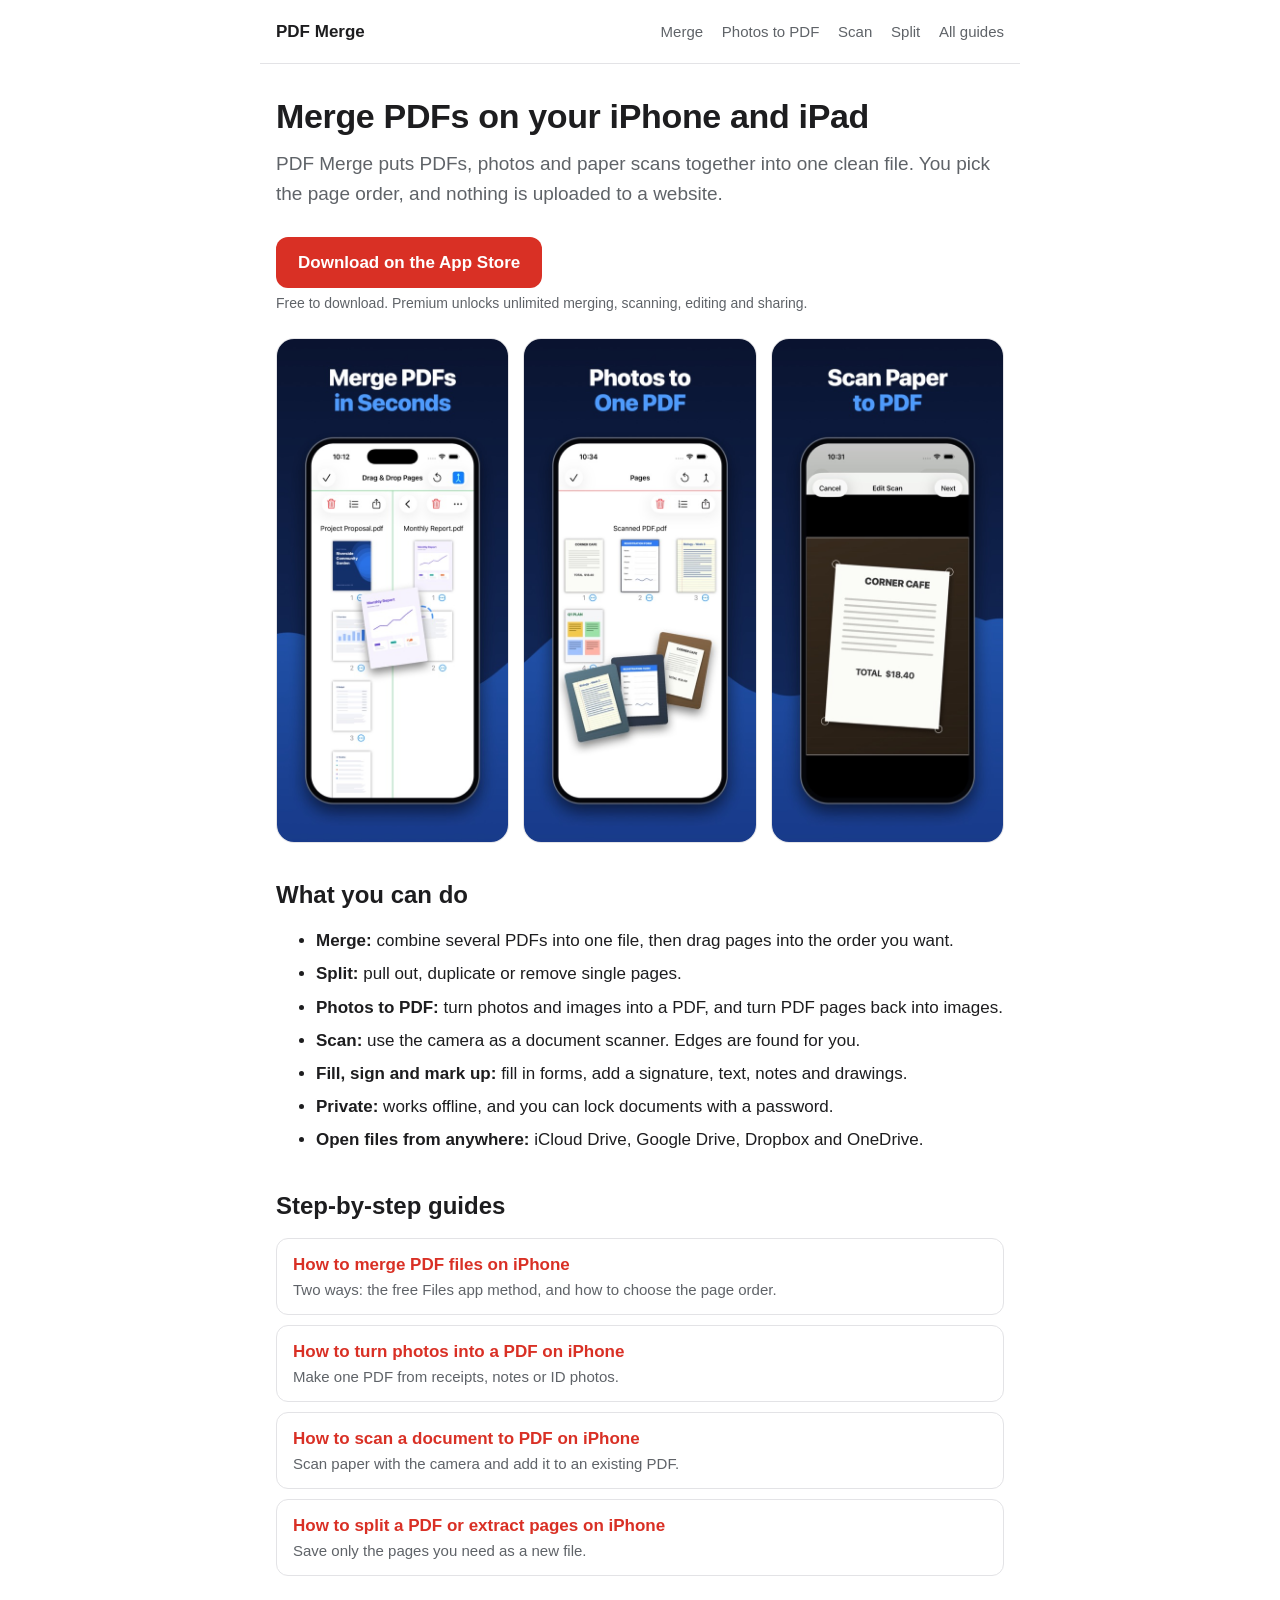
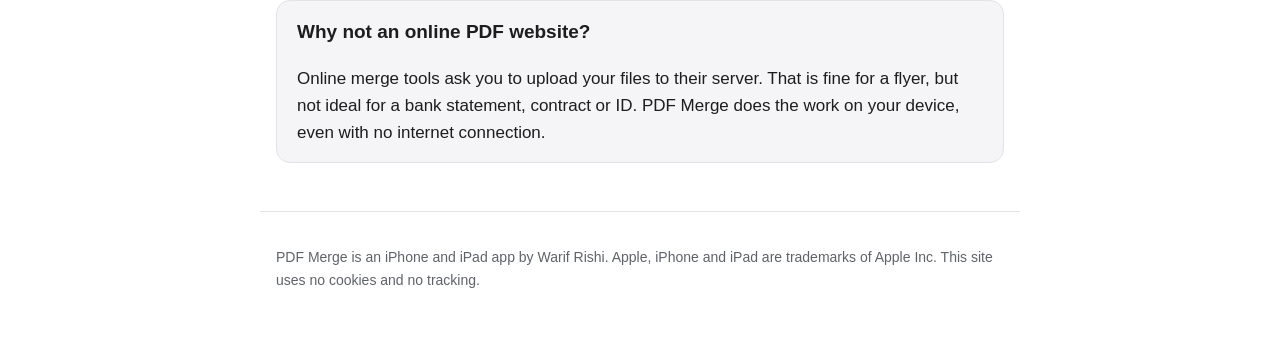
==== index.html @ 70d4e58e "PDF Merge website: home and four how-to guides Co-Authored-By: Claude Opus 5.5 <noreply@anthropic.co" ====
<!doctype html>
<html lang="en">
<head>
<meta charset="utf-8">
<meta name="viewport" content="width=device-width, initial-scale=1">
<title>PDF Merge for iPhone and iPad: Combine, Split and Scan PDFs</title>
<meta name="description" content="Merge PDFs, put pages in order, split out pages, turn photos into PDF and scan paper on your iPhone or iPad. Works offline, so your files stay on your device.">
<meta name="apple-itunes-app" content="app-id=1482731740">
<link rel="canonical" href="https://rishi420.github.io/pdf-merge/">
<link rel="stylesheet" href="style.css">
<script type="application/ld+json">
{
  "@context": "https://schema.org",
  "@type": "SoftwareApplication",
  "name": "PDF Merge",
  "operatingSystem": "iOS, iPadOS",
  "applicationCategory": "BusinessApplication",
  "description": "Merge, split and scan PDFs on iPhone and iPad. Works offline.",
  "downloadUrl": "https://apps.apple.com/app/id1482731740",
  "offers": { "@type": "Offer", "price": "0", "priceCurrency": "USD" }
}
</script>
</head>
<body>
<header>
  <a class="brand" href="./">PDF Merge</a>
  <nav>
    <a href="merge-pdf-on-iphone.html">Merge</a>
    <a href="photos-to-pdf-on-iphone.html">Photos to PDF</a>
    <a href="scan-documents-to-pdf-on-iphone.html">Scan</a>
    <a href="split-pdf-on-iphone.html">Split</a>
    <a class="keep" href="./#guides">All guides</a>
  </nav>
</header>
<main>
  <h1>Merge PDFs on your iPhone and iPad</h1>
  <p class="lede">PDF Merge puts PDFs, photos and paper scans together into one clean file. You pick the page order, and nothing is uploaded to a website.</p>
  <a class="cta" href="https://apps.apple.com/app/id1482731740?ct=site-home">Download on the App Store</a>
  <span class="cta-note">Free to download. Premium unlocks unlimited merging, scanning, editing and sharing.</span>

  <div class="shots">
    <img src="img/01-merge-pdfs.jpg" width="480" height="1043" alt="PDF Merge combining several PDF files into one">
    <img src="img/02-photos-to-pdf.jpg" width="480" height="1043" alt="Turning photos into a PDF in PDF Merge" loading="lazy">
    <img src="img/03-scan-to-pdf.jpg" width="480" height="1043" alt="Scanning a paper document to PDF with the iPhone camera" loading="lazy">
  </div>

  <h2>What you can do</h2>
  <ul>
    <li><strong>Merge:</strong> combine several PDFs into one file, then drag pages into the order you want.</li>
    <li><strong>Split:</strong> pull out, duplicate or remove single pages.</li>
    <li><strong>Photos to PDF:</strong> turn photos and images into a PDF, and turn PDF pages back into images.</li>
    <li><strong>Scan:</strong> use the camera as a document scanner. Edges are found for you.</li>
    <li><strong>Fill, sign and mark up:</strong> fill in forms, add a signature, text, notes and drawings.</li>
    <li><strong>Private:</strong> works offline, and you can lock documents with a password.</li>
    <li><strong>Open files from anywhere:</strong> iCloud Drive, Google Drive, Dropbox and OneDrive.</li>
  </ul>

  <h2 id="guides">Step-by-step guides</h2>
  <ul class="guides">
    <li><a href="merge-pdf-on-iphone.html">How to merge PDF files on iPhone</a><span>Two ways: the free Files app method, and how to choose the page order.</span></li>
    <li><a href="photos-to-pdf-on-iphone.html">How to turn photos into a PDF on iPhone</a><span>Make one PDF from receipts, notes or ID photos.</span></li>
    <li><a href="scan-documents-to-pdf-on-iphone.html">How to scan a document to PDF on iPhone</a><span>Scan paper with the camera and add it to an existing PDF.</span></li>
    <li><a href="split-pdf-on-iphone.html">How to split a PDF or extract pages on iPhone</a><span>Save only the pages you need as a new file.</span></li>
  </ul>

  <div class="box">
    <h3>Why not an online PDF website?</h3>
    <p>Online merge tools ask you to upload your files to their server. That is fine for a flyer, but not ideal for a bank statement, contract or ID. PDF Merge does the work on your device, even with no internet connection.</p>
  </div>
</main>
<footer>
  <p>PDF Merge is an iPhone and iPad app by Warif Rishi. Apple, iPhone and iPad are trademarks of Apple Inc. This site uses no cookies and no tracking.</p>
</footer>
</body>
</html>
---- style.css ----
:root {
  --bg: #ffffff;
  --text: #1d1d1f;
  --muted: #5f6368;
  --accent: #d93025;
  --accent-text: #ffffff;
  --card: #f5f5f7;
  --border: #e3e3e6;
}
@media (prefers-color-scheme: dark) {
  :root {
    --bg: #111113;
    --text: #f2f2f4;
    --muted: #a1a1a8;
    --accent: #ff5a4e;
    --accent-text: #111113;
    --card: #1c1c1f;
    --border: #2c2c30;
  }
}
* { box-sizing: border-box; }
html { -webkit-text-size-adjust: 100%; }
body {
  margin: 0;
  background: var(--bg);
  color: var(--text);
  font: 17px/1.6 -apple-system, BlinkMacSystemFont, "Segoe UI", Roboto, Helvetica, Arial, sans-serif;
}
a { color: var(--accent); }
header, main, footer { max-width: 760px; margin: 0 auto; padding: 0 16px; }
header { display: flex; align-items: center; justify-content: space-between; gap: 12px; padding-top: 18px; padding-bottom: 18px; border-bottom: 1px solid var(--border); }
header .brand { font-weight: 700; text-decoration: none; color: var(--text); }
header nav a { margin-left: 14px; font-size: 15px; color: var(--muted); text-decoration: none; }
header nav a:hover { color: var(--text); }
h1 { font-size: 34px; line-height: 1.2; margin: 32px 0 12px; letter-spacing: -0.01em; }
h2 { font-size: 24px; line-height: 1.3; margin: 36px 0 10px; }
h3 { font-size: 19px; margin: 24px 0 6px; }
.lede { font-size: 19px; color: var(--muted); margin-top: 0; }
.updated { font-size: 14px; color: var(--muted); }
ol li, ul li { margin-bottom: 6px; }
.cta {
  display: inline-block; margin: 8px 0 4px; padding: 12px 22px; border-radius: 12px;
  background: var(--accent); color: var(--accent-text); font-weight: 600; text-decoration: none;
}
.cta-note { display: block; font-size: 14px; color: var(--muted); }
.box { background: var(--card); border: 1px solid var(--border); border-radius: 14px; padding: 16px 20px; margin: 24px 0; }
.box p:first-child, .box h3:first-child { margin-top: 0; }
.box p:last-child { margin-bottom: 0; }
figure { margin: 24px 0; text-align: center; }
figure img { width: 240px; max-width: 70%; height: auto; border-radius: 22px; border: 1px solid var(--border); }
figcaption { font-size: 14px; color: var(--muted); margin-top: 8px; }
.shots { display: grid; grid-template-columns: repeat(auto-fit, minmax(150px, 1fr)); gap: 14px; margin: 24px 0; }
.shots img { width: 100%; height: auto; border-radius: 18px; border: 1px solid var(--border); }
.guides { list-style: none; padding: 0; }
.guides li { border: 1px solid var(--border); border-radius: 12px; padding: 12px 16px; margin-bottom: 10px; }
.guides a { font-weight: 600; text-decoration: none; }
.guides span { display: block; font-size: 15px; color: var(--muted); }
table { width: 100%; border-collapse: collapse; margin: 16px 0; font-size: 16px; }
th, td { text-align: left; padding: 8px 10px; border-bottom: 1px solid var(--border); vertical-align: top; }
footer { margin-top: 48px; padding-top: 20px; padding-bottom: 40px; border-top: 1px solid var(--border); font-size: 14px; color: var(--muted); }
@media (max-width: 520px) {
  h1 { font-size: 28px; }
  header nav a:not(.keep) { display: none; }
}
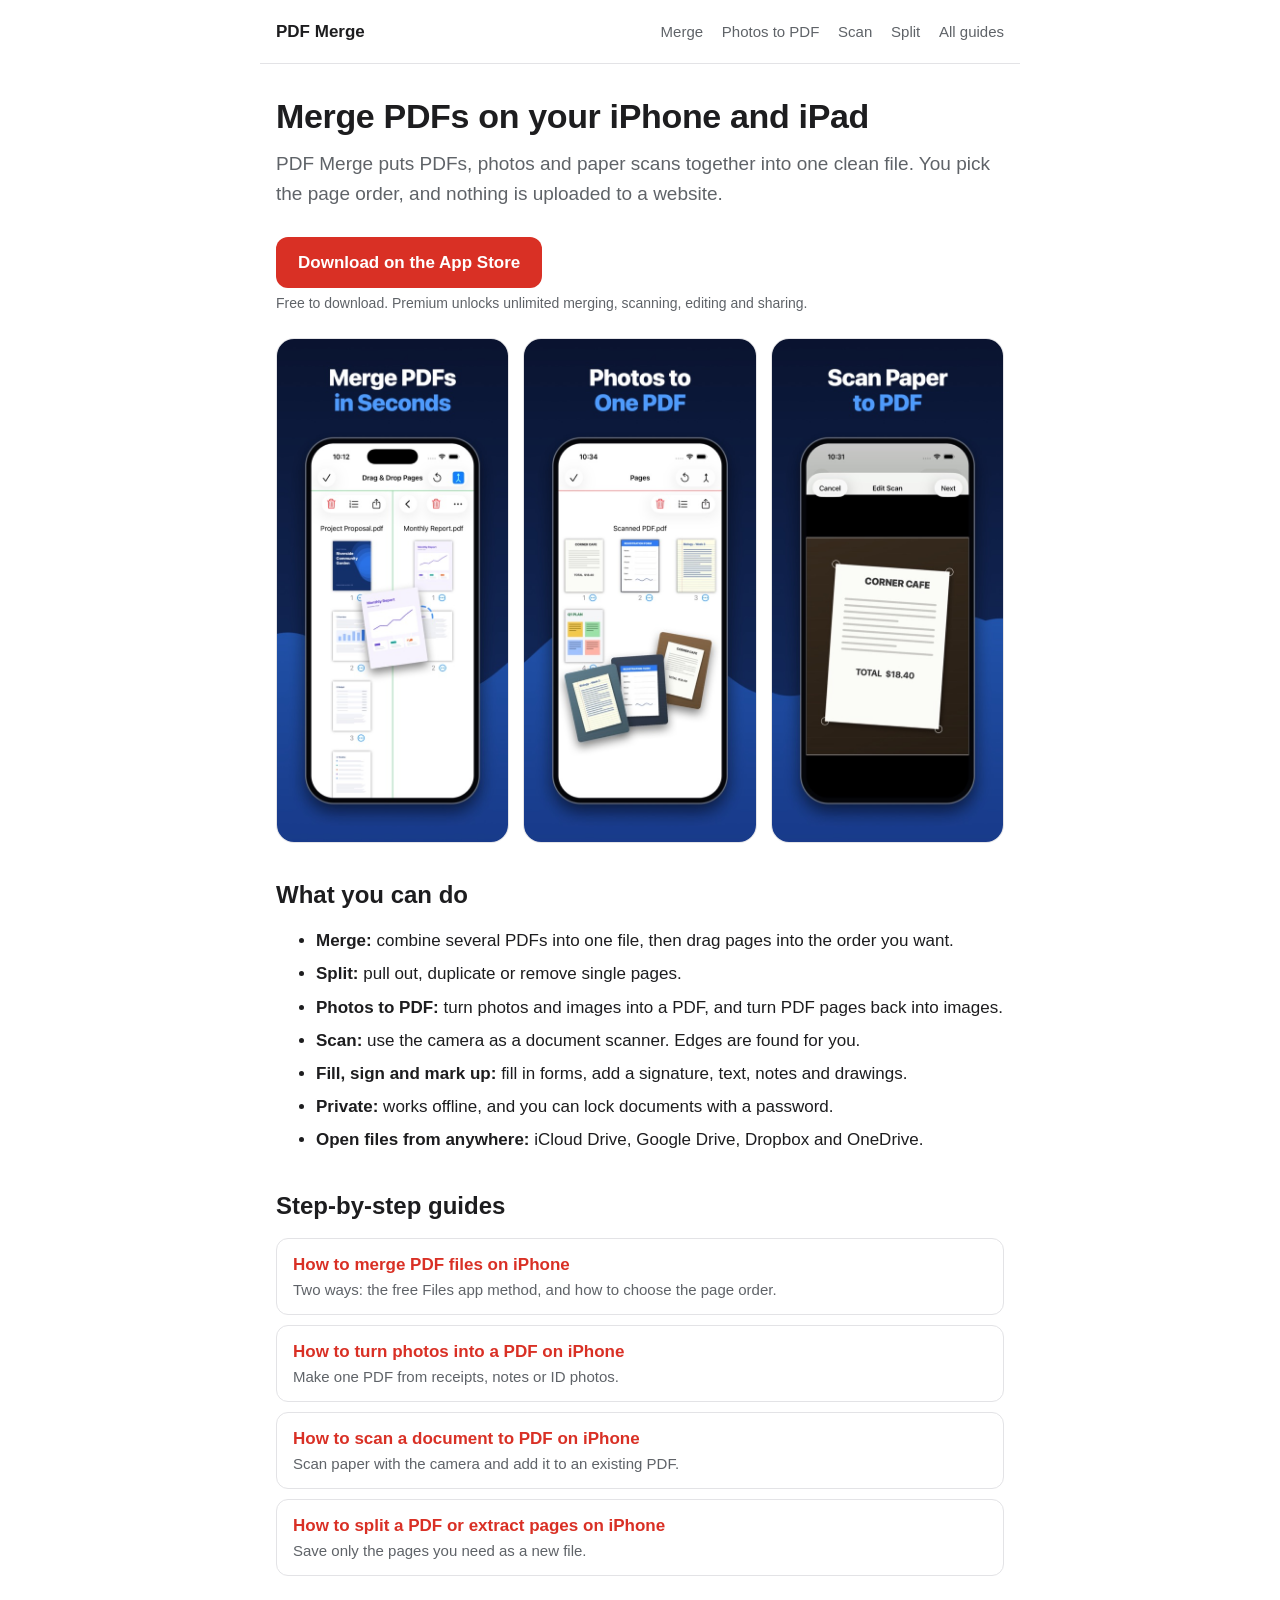
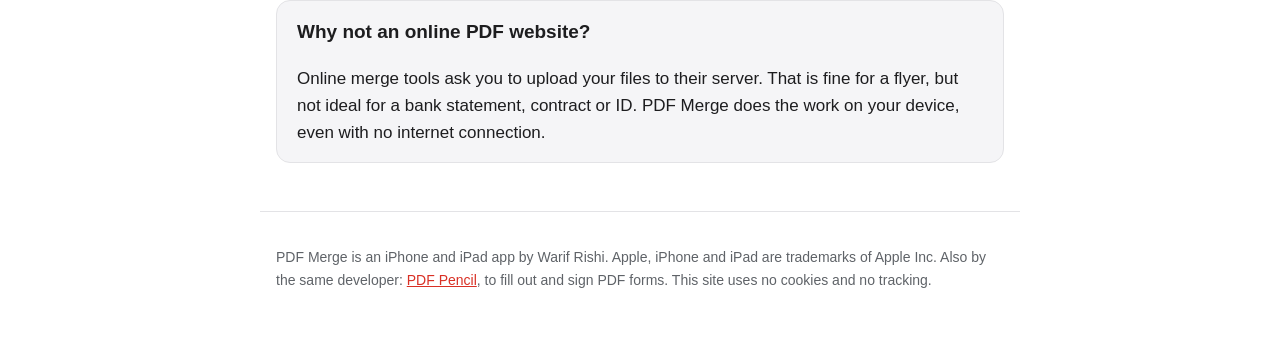
==== commit d8f72891: "Link to the PDF Pencil site Co-Authored-By: Claude Opus 5.5 <noreply@anthropic.com>" ====
--- a/index.html
+++ b/index.html
@@ -35,7 +35,7 @@
 <main>
   <h1>Merge PDFs on your iPhone and iPad</h1>
   <p class="lede">PDF Merge puts PDFs, photos and paper scans together into one clean file. You pick the page order, and nothing is uploaded to a website.</p>
-  <a class="cta" href="https://apps.apple.com/app/id1482731740?ct=site-home">Download on the App Store</a>
+  <a class="cta" href="https://apps.apple.com/app/apple-store/id1482731740?pt=117198018&amp;ct=site-home&amp;mt=8">Download on the App Store</a>
   <span class="cta-note">Free to download. Premium unlocks unlimited merging, scanning, editing and sharing.</span>
 
   <div class="shots">
@@ -69,7 +69,7 @@
   </div>
 </main>
 <footer>
-  <p>PDF Merge is an iPhone and iPad app by Warif Rishi. Apple, iPhone and iPad are trademarks of Apple Inc. This site uses no cookies and no tracking.</p>
+  <p>PDF Merge is an iPhone and iPad app by Warif Rishi. Apple, iPhone and iPad are trademarks of Apple Inc. Also by the same developer: <a href="https://rishi420.github.io/pdf-pencil/">PDF Pencil</a>, to fill out and sign PDF forms. This site uses no cookies and no tracking.</p>
 </footer>
 </body>
 </html>
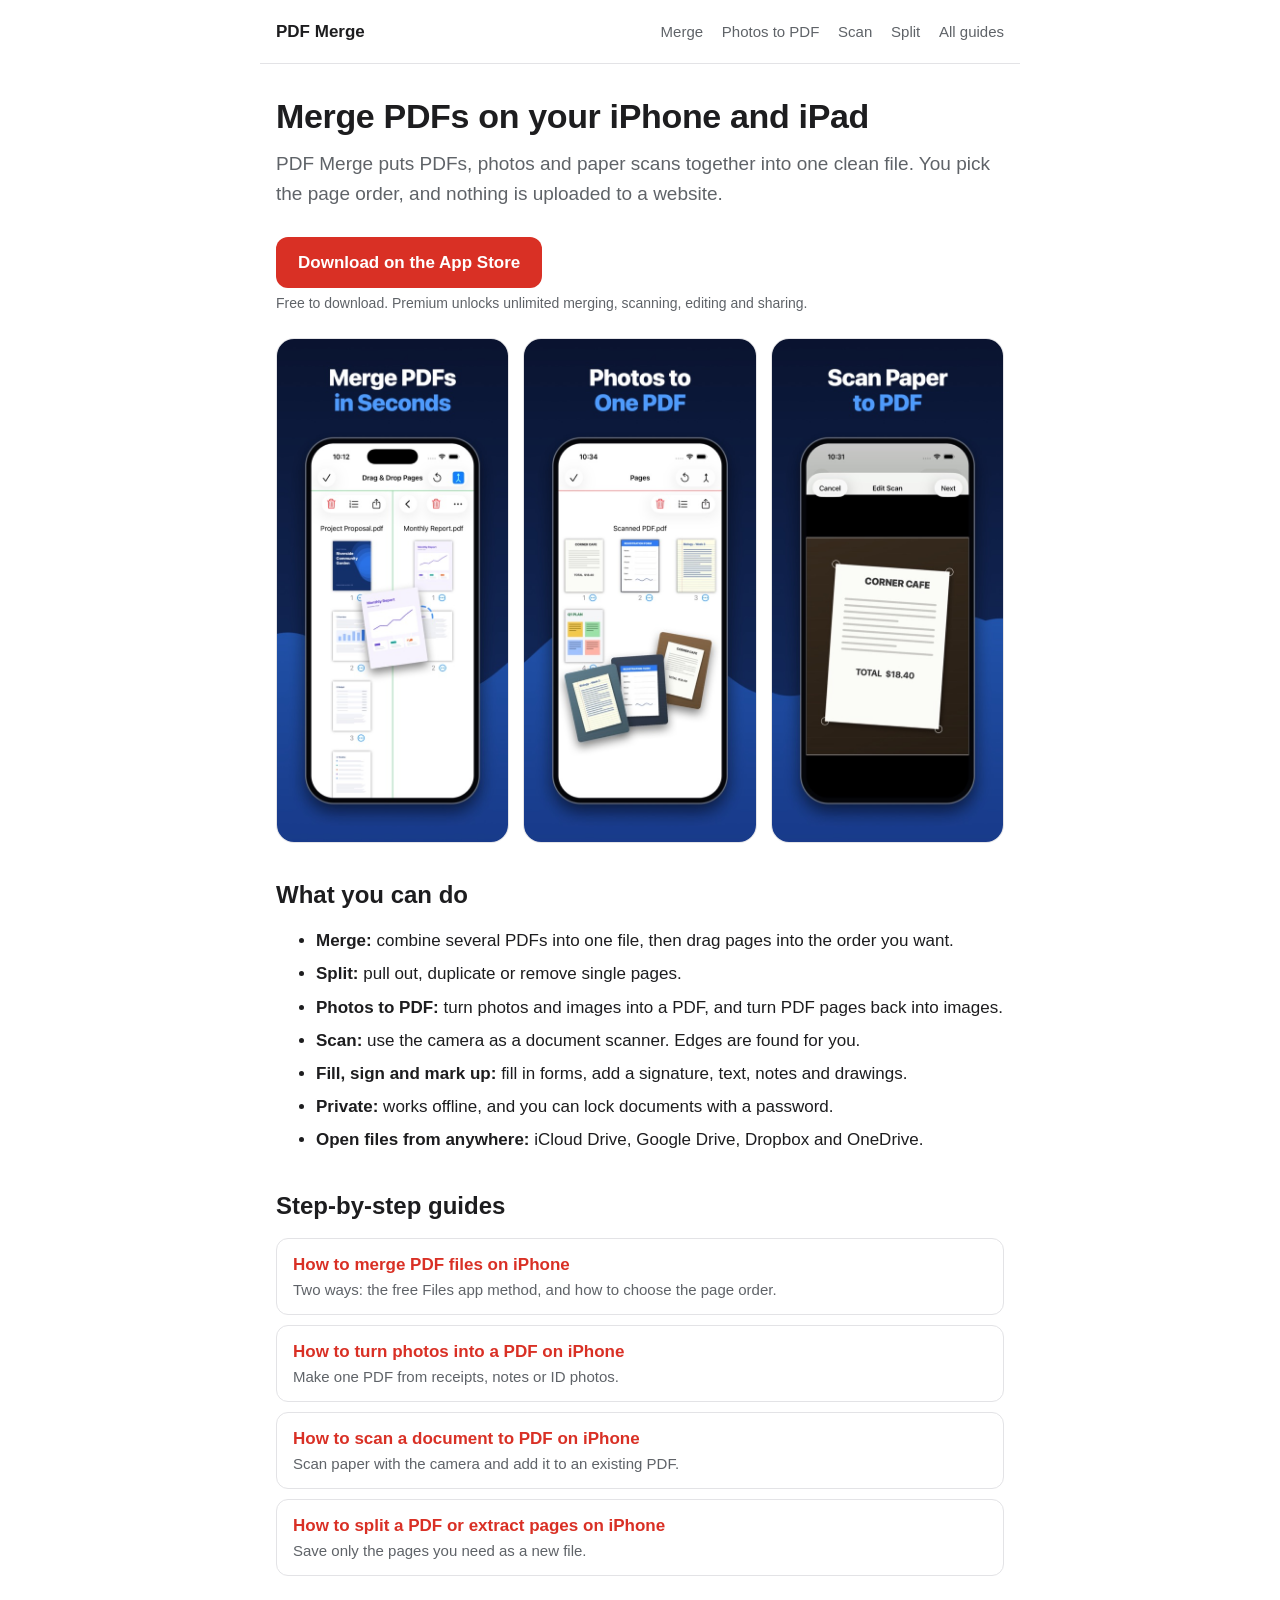
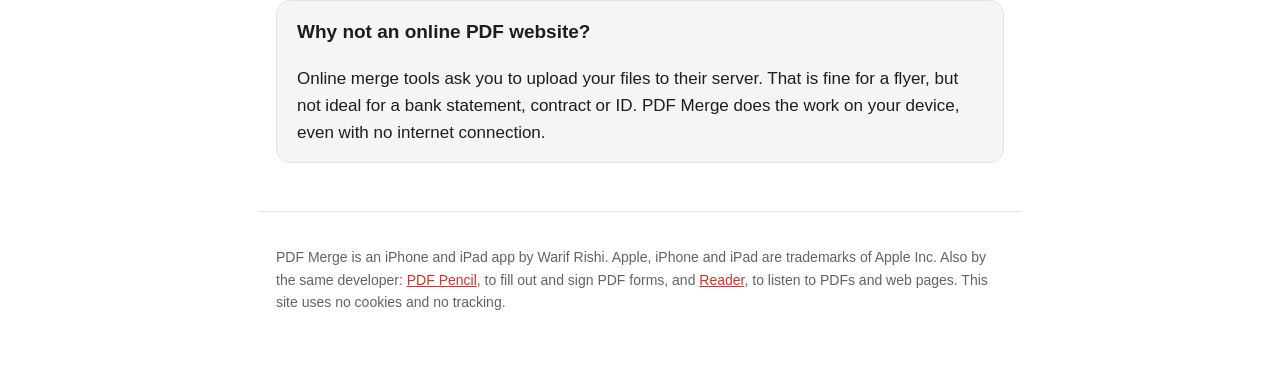
==== commit deac4695: "Link to the Reader site Co-Authored-By: Claude Opus 5.5 <noreply@anthropic.com>" ====
--- a/index.html
+++ b/index.html
@@ -69,7 +69,7 @@
   </div>
 </main>
 <footer>
-  <p>PDF Merge is an iPhone and iPad app by Warif Rishi. Apple, iPhone and iPad are trademarks of Apple Inc. Also by the same developer: <a href="https://rishi420.github.io/pdf-pencil/">PDF Pencil</a>, to fill out and sign PDF forms. This site uses no cookies and no tracking.</p>
+  <p>PDF Merge is an iPhone and iPad app by Warif Rishi. Apple, iPhone and iPad are trademarks of Apple Inc. Also by the same developer: <a href="https://rishi420.github.io/pdf-pencil/">PDF Pencil</a>, to fill out and sign PDF forms, and <a href="https://rishi420.github.io/reader/">Reader</a>, to listen to PDFs and web pages. This site uses no cookies and no tracking.</p>
 </footer>
 </body>
 </html>
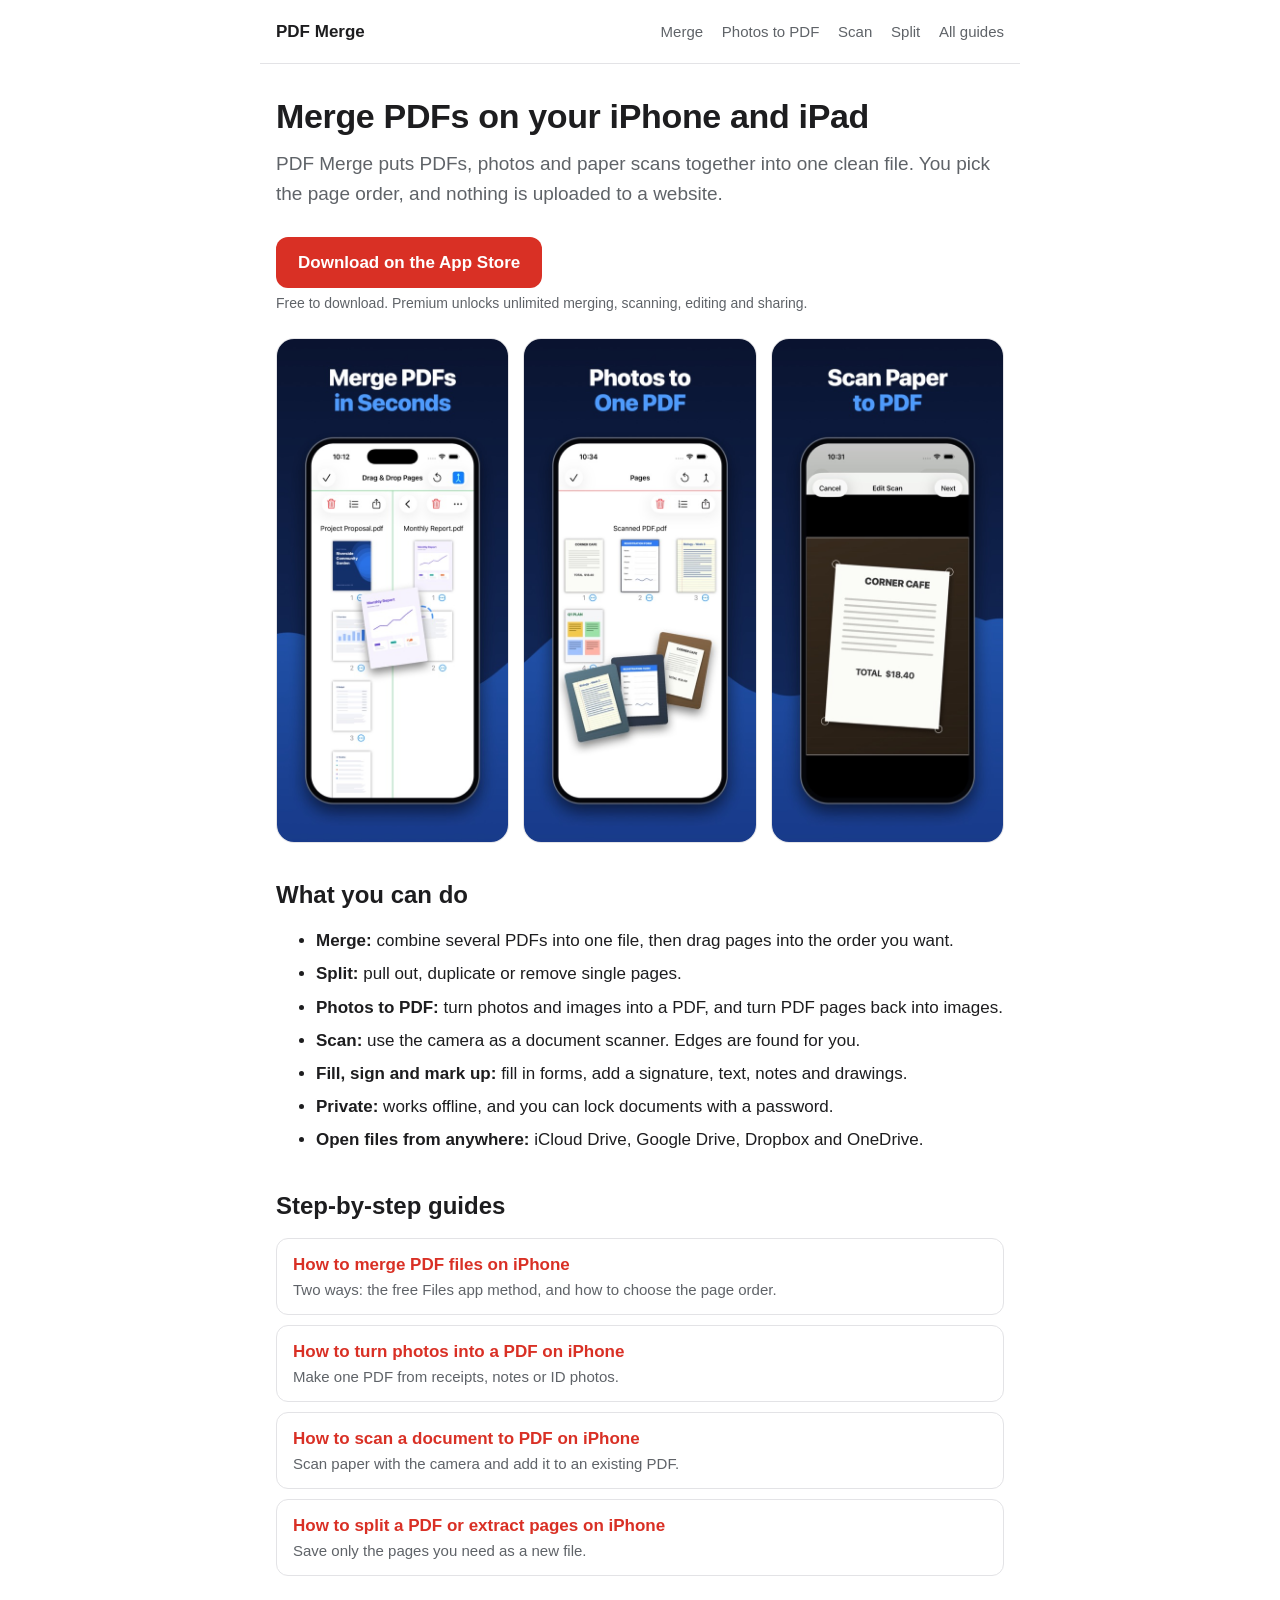
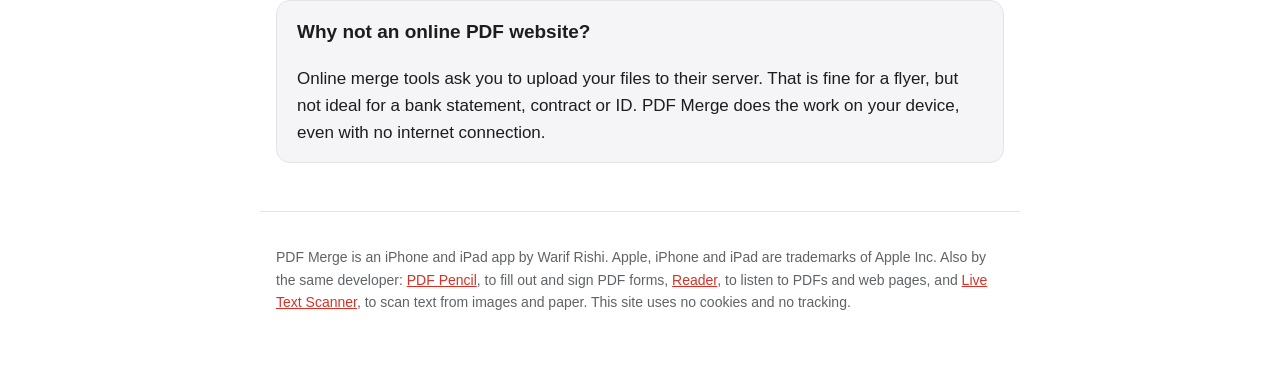
==== commit b78cbfe1: "Link to the Live Text Scanner site Co-Authored-By: Claude Opus 5.5 <noreply@anthropic.com>" ====
--- a/index.html
+++ b/index.html
@@ -69,7 +69,7 @@
   </div>
 </main>
 <footer>
-  <p>PDF Merge is an iPhone and iPad app by Warif Rishi. Apple, iPhone and iPad are trademarks of Apple Inc. Also by the same developer: <a href="https://rishi420.github.io/pdf-pencil/">PDF Pencil</a>, to fill out and sign PDF forms, and <a href="https://rishi420.github.io/reader/">Reader</a>, to listen to PDFs and web pages. This site uses no cookies and no tracking.</p>
+  <p>PDF Merge is an iPhone and iPad app by Warif Rishi. Apple, iPhone and iPad are trademarks of Apple Inc. Also by the same developer: <a href="https://rishi420.github.io/pdf-pencil/">PDF Pencil</a>, to fill out and sign PDF forms, <a href="https://rishi420.github.io/reader/">Reader</a>, to listen to PDFs and web pages, and <a href="https://rishi420.github.io/live-text-scanner/">Live Text Scanner</a>, to scan text from images and paper. This site uses no cookies and no tracking.</p>
 </footer>
 </body>
 </html>
